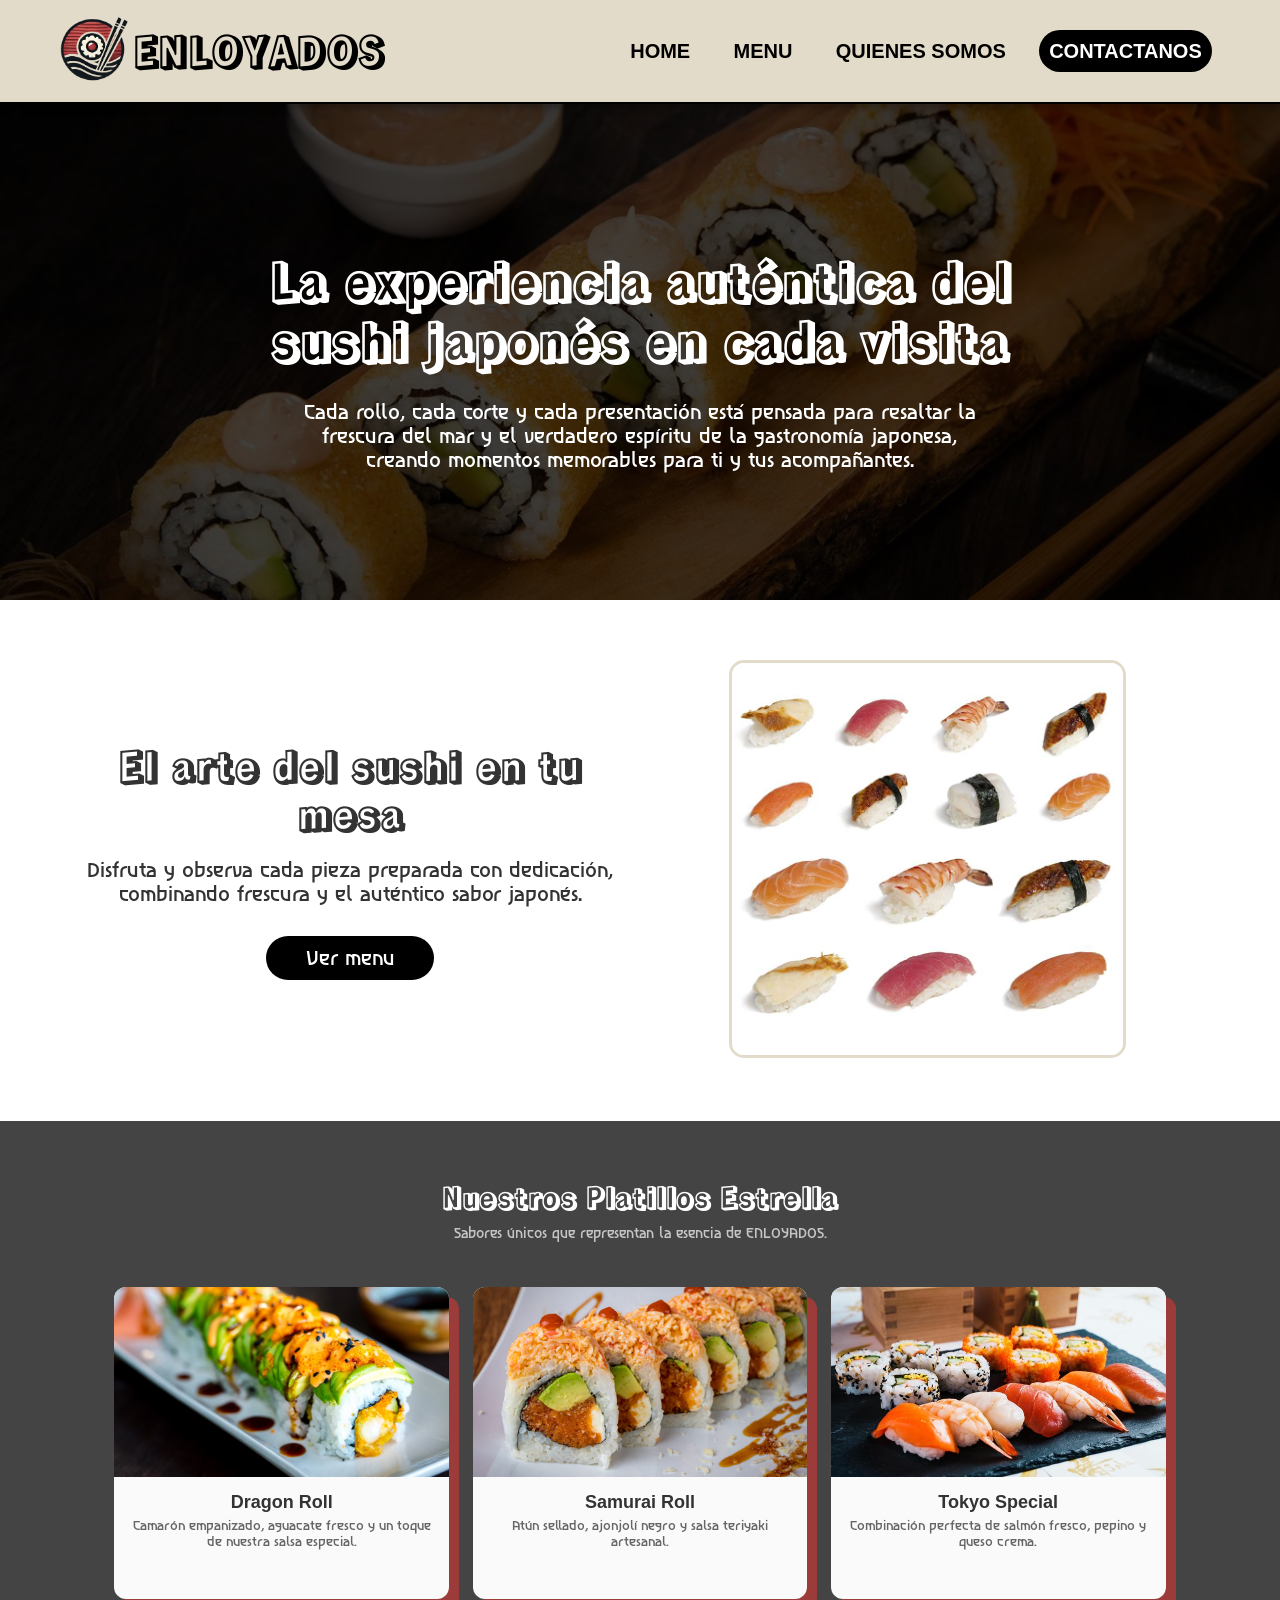
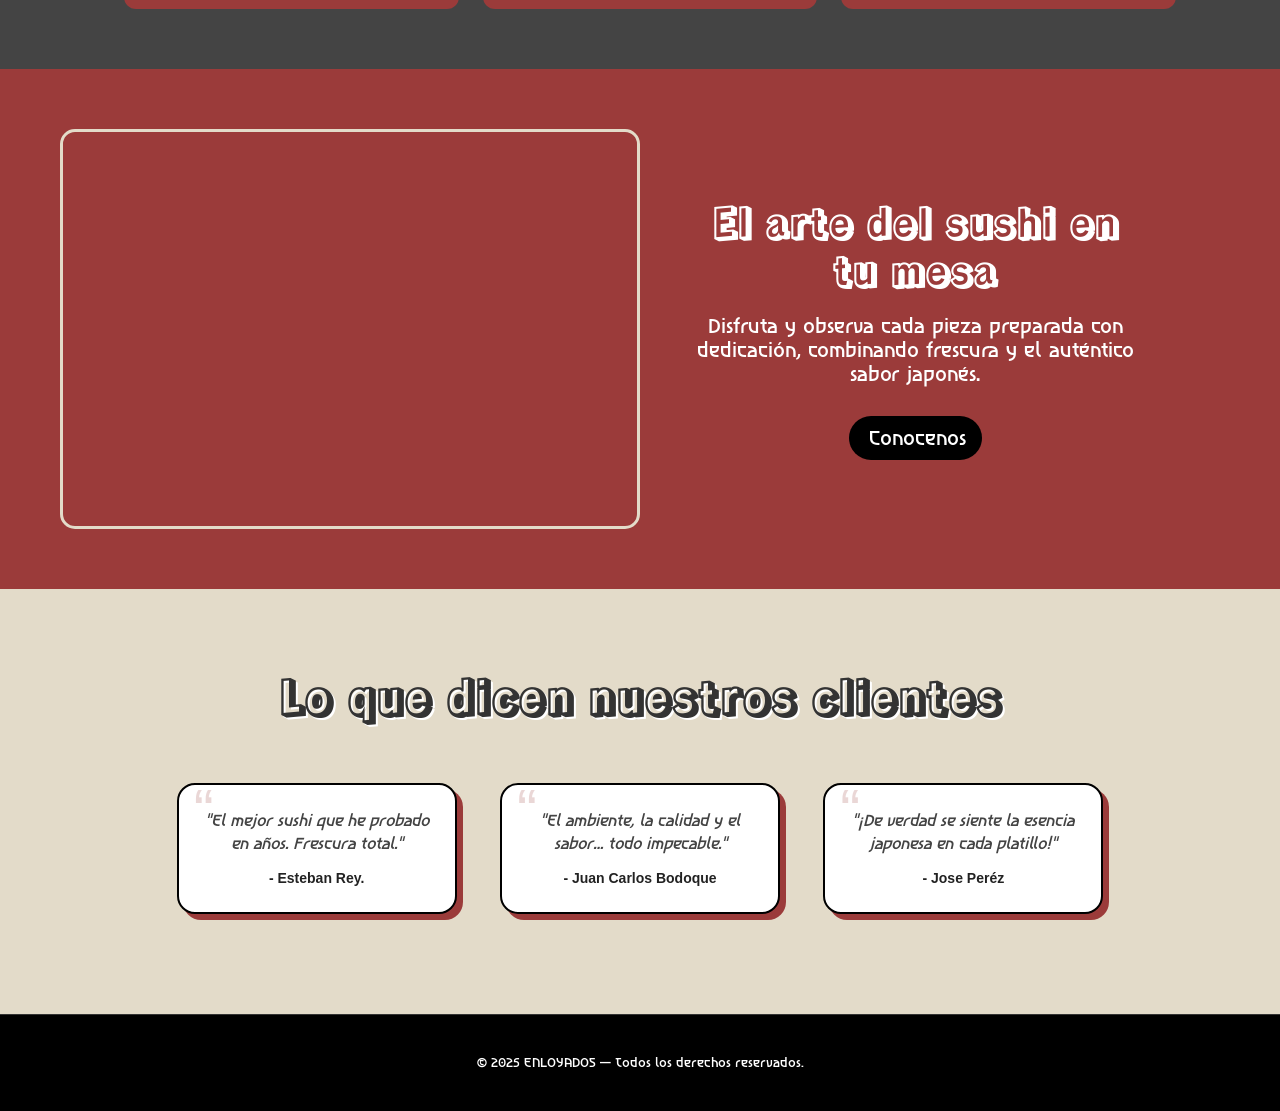
==== index.html @ 4ec89479 "base" ====
<!DOCTYPE html>
<html lang="en">

<head>
  <meta charset="UTF-8">
  <meta name="viewport" content="width=device-width, initial-scale=1.0">
  <link rel="stylesheet" href="styles.css">
  <link rel="icon" type="image/png" href="img/logo.png">
  <link href="https://fonts.googleapis.com/css2?family=Yuji+Mai&family=Rampart+One&display=swap" rel="stylesheet">
  <link
    href="https://fonts.googleapis.com/css2?family=Asimovian&family=Bitcount+Prop+Single:wght@100..900&family=Open+Sans:ital,wght@0,300..800;1,300..800&family=Roboto:ital,wght@0,100..900;1,100..900&display=swap"
    rel="stylesheet">
  <title>ENLOYADOS</title>
</head>

<body>
  <header class="lados">
    <div class="logo">
      <a href="index.html">
        <img src="img/logo.png" alt="logo">
        <h1>ENLOYADOS</h1>
      </a>
    </div>
    <div class="nav">
      <a href="index.html">HOME</a>
      <a href="menu.html">MENU</a>
      <a href="about.html">QUIENES SOMOS</a>
      <a href="contact.html">CONTACTANOS</a>
    </div>
  </header>
  <main>
    <div class="banner">
      <div class="banner-cont">
        <h2>La experiencia auténtica del sushi japonés en cada visita</h2>
        <p>
          Cada rollo, cada corte y cada presentación está pensada para resaltar
          la frescura del mar y el verdadero espíritu de la gastronomía japonesa, creando momentos memorables para ti
          y tus acompañantes.
        </p>
      </div>
    </div>
    <div class="menu">
      <div class="menu-left">
        <h3>El arte del sushi en tu mesa</h3>
        <p>Disfruta y observa cada pieza preparada con dedicación, combinando frescura y el auténtico sabor japonés.</p>
        <a class="button" href="menu.html">Ver menu</a>
      </div>
      <div class="menu-right">
        <img src="img/menu.jpg" alt="menu">
      </div>
    </div>
    <div class="star-dishes">
      <h3>Nuestros Platillos Estrella</h3>
      <p>Sabores únicos que representan la esencia de ENLOYADOS.</p>

      <div class="dish-cont">
        <div class="dish-card">
          <img src="img/dish1.jpg" alt="Platillo estrella 1">
          <h4>Dragon Roll</h4>
          <p>Camarón empanizado, aguacate fresco y un toque de nuestra salsa especial.</p>
        </div>

        <div class="dish-card">
          <img src="img/dish2.jpg" alt="Platillo estrella 2">
          <h4>Samurai Roll</h4>
          <p>Atún sellado, ajonjolí negro y salsa teriyaki artesanal.</p>
        </div>

        <div class="dish-card">
          <img src="img/dish3.jpg" alt="Platillo estrella 3">
          <h4>Tokyo Special</h4>
          <p>Combinación perfecta de salmón fresco, pepino y queso crema.</p>
        </div>
      </div>
    </div>
    <div class="about">
      <iframe src="https://www.youtube.com/embed/0eU8SjnZMnA?si=39s1ojC-2Zj_SOK4" title="YouTube video player"
        frameborder="0"
        allow="accelerometer; autoplay; clipboard-write; encrypted-media; gyroscope; picture-in-picture; web-share"
        referrerpolicy="strict-origin-when-cross-origin" allowfullscreen></iframe>
      <div class="about-right">
        <h3>El arte del sushi en tu mesa</h3>
        <p>Disfruta y observa cada pieza preparada con dedicación, combinando frescura y el auténtico sabor japonés.</p>
        <a class="button" href="about.html">Conocenos</a>
      </div>
    </div>
    <div class="testimonios">
      <h3>Lo que dicen nuestros clientes</h3>
      <div class="testimonios-cont">
        <div class="test-card">
          <p>"El mejor sushi que he probado en años. Frescura total."</p>
          <span>- Esteban Rey.</span>
        </div>
        <div class="test-card">
          <p>"El ambiente, la calidad y el sabor… todo impecable."</p>
          <span>- Juan Carlos Bodoque</span>
        </div>
        <div class="test-card">
          <p>"¡De verdad se siente la esencia japonesa en cada platillo!"</p>
          <span>- Jose Peréz</span>
        </div>
      </div>
    </div>
  </main>
  <footer class="footer">
    <p>© 2025 ENLOYADOS — Todos los derechos reservados.</p>
  </footer>
</body>

</html>
---- styles.css ----
* {
  margin: 0px;
  padding: 0px;
  box-sizing: border-box;
}

body {
  font-size: 12px;
  font-family: sans-serif;
  line-height: 1.2;
  color: #333333;
  background-color: white;
}

.lados {
  padding: 10px 60px;
}

.ancho {
  max-width: 1200px;
  margin: auto;
}

p {
  font-family: "Asimovian", sans-serif;
}

h1,
h2,
h3 {
  font-family: "Rampart One", sans-serif;
}

header {
  background-color: #e3dbc9;
  border-bottom: 2px solid black;
  position: fixed;
  width: 100%;
  top: 0;
  z-index: 1000;
  box-shadow: 0 3px 8px rgba(0, 0, 0, 0.3);
}

main {
  margin-top: 100px;
}

.logo,
.nav {
  display: inline-block;
  vertical-align: middle;
}

.logo {
  width: 30%;
}

.nav {
  width: 69%;
  text-align: right;
}

.logo img,
.logo h1 {
  display: inline-block;
  vertical-align: middle;
}

.logo a{
  text-decoration: none;
  color: black;
}

.logo img {
  width: 20%;
}

.logo h1 {
  font-size: 40px;
}

.nav a {
  margin-left: 20px;
  text-decoration: none;
  color: #000;
  font-weight: bold;
  font-size: 20px;
  padding: 10px;
  transition: all 0.3s ease;
  border-radius: 25px;
}

.nav a:last-child {
  background-color: black;
  color: white;
  border-radius: 25px;
}

.nav a:hover {
  background-color: rgba(0, 0, 0, 0.12);
}

.nav a:last-child:hover {
  background-color: white;
  color: black;
  border: none;
}

.banner {
  background-color: #414141;
  background-image: url("img/banner.jpg");
  background-blend-mode: multiply;
  background-size: cover;
  background-position: center;
  background-repeat: no-repeat;
  width: 100%;
  height: 500px;
}

.banner-cont {
  margin: auto;
  text-align: center;
  width: 70%;
  color: white;
  padding-top: 150px;
}

.banner-cont h2 {
  font-size: 50px;
  margin-bottom: 30px;
}

.banner-cont p {
  margin: auto;
  font-size: 20px;
  width: 80%;
}

.menu,
.star-dishes,
.about,
.testimonios {
  padding: 60px;
}

.menu-left {
  display: inline-block;
  vertical-align: middle;
  width: 50%;
  padding: 10px;
}

.menu-left h3 {
  font-size: 40px;
  margin-bottom: 20px;
  text-align: center;
}

.menu-left p {
  font-size: 20px;
  margin-bottom: 30px;
  text-align: center;
}

.menu-right {
  display: inline-block;
  vertical-align: middle;
  width: 49%;
  text-align: center;
}

.menu-right img {
  width: 70%;
  margin: auto;
  border: 3px solid #e3dbc9;
  border-radius: 15px;
}

.button {
  display: block;
  padding: 10px 20px;
  background-color: black;
  color: white;
  text-decoration: none;
  border-radius: 25px;
  font-family: "Asimovian", sans-serif;
  font-size: 20px;
  margin: auto;
  width: 30%;
  text-align: center;
}

.star-dishes {
  text-align: center;
  background-color: #444;
  color: white;
}

.star-dishes h3 {
  font-size: 28px;
  margin-bottom: 10px;
}

.star-dishes p {
  font-size: 14px;
  color: #c5c5c5;
  margin-bottom: 35px;
}

.dish-cont {
  text-align: center;
  padding: 0 40px;
}

.dish-card {
  display: inline-block;
  vertical-align: top;
  width: 31%;
  margin: 10px;
  box-sizing: border-box;
  box-shadow: 10px 10px 0px #9b3b3a;
  background: #fafafa;
  border-radius: 12px;
  overflow: hidden;
  transition: transform 0.25s ease;
}

.dish-card:hover {
  transform: translateY(-5px);
}

.dish-card img {
  display: block;
  width: 100%;
  height: 190px;
  object-fit: cover;
}

.dish-card h4 {
  font-size: 18px;
  margin: 15px 0 5px;
  color: #333;
}

.dish-card p {
  font-size: 13px;
  color: #666;
  padding: 0 15px 15px;
}

.dish-card .price {
  font-size: 16px;
  font-weight: bold;
  color: #9b3b3a;
  margin-bottom: 12px;
}

.about {
  background-color: #9b3b3a;
}

.about iframe {
  display: inline-block;
  vertical-align: middle;
  width: 50%;
  height: 400px;
  border: 3px solid #e3dbc9;
  border-radius: 15px;
}

.about-right {
  display: inline-block;
  vertical-align: middle;
  width: 49%;
  padding: 10px;
  color: white;
}

.about-right h3 {
  font-size: 40px;
  margin-bottom: 20px;
  text-align: center;
}

.about-right p {
  font-size: 20px;
  margin-bottom: 30px;
  text-align: center;
}

.testimonios {
  text-align: center;
  background-color: #e3dbc9;
  padding: 80px 60px;
  position: relative;
}

.testimonios h3 {
  font-size: 45px;
  margin-bottom: 40px;
  color: #333;
  text-shadow: 2px 2px 0px #ffffff;
}

.testimonios-cont {
  text-align: center;
}

.test-card {
  display: inline-block;
  vertical-align: top;
  width: 280px;
  margin: 20px;
  padding: 25px;
  background: #ffffff;
  border-radius: 18px;
  border: 2px solid #000000;
  box-shadow: 6px 6px 0px #9b3b3a;
  position: relative;
  transition: all 0.3s ease;
}

.test-card::before {
  content: "“";
  font-size: 60px;
  color: #9b3b3a;
  position: absolute;
  top: -10px;
  left: 15px;
  opacity: 0.2;
}

.test-card p {
  font-size: 16px;
  line-height: 1.4;
  margin-bottom: 15px;
  color: #444;
  font-style: italic;
}

.test-card span {
  display: block;
  font-weight: bold;
  font-size: 14px;
  color: #222;
}

.test-card:hover {
  transform: translateY(-12px);
  box-shadow: 10px 10px 0px #9b3b3a;
  background-color: #fffefb;
  border-color: #000;
}

.footer {
  background: black;
  color: white;
  padding: 40px 0px;
  text-align: center;
  border-top: 1px solid #333;
  font-size: 13px;
}

/* -----------------MENU-------------------- */

.menu h1 {
  text-align: center;
  font-size: 40px;
  margin-bottom: 60px;
}

/*-----------------ABOUT--------------------*/

.about-page {
  padding: 60px; 
  background-color: black;
  color: #bebebe;
}

.about-page h1 {
  text-align: center;
  font-size: 40px;
  margin-bottom: 40px;
}

.about-left {
  font-size: 30px;
  line-height: 1.6;
  display: inline-block;
  vertical-align: middle;
  width: 50%;
}

.about-right{
  display: inline-block;
  width: 40%;
  margin-left: 40px;
  border-radius: 15px;
  vertical-align: middle;
}

.about-right img {
  border: 3px solid #e3dbc9;
  border-radius: 15px;
}

.about-page h2 {
  text-align: center;
  font-size: 35px;
  margin-top: 50px;
}

.about-page iframe {
  width: 100%;
  height: 500px;
  border-radius: 15px;
  margin-top: 30px;
}

/* -----------------CONTACTANOS-------------------- */

.contact-page {
  background-color: #414141;
  background-image: url("img/banner.jpg");
  background-blend-mode: multiply;
  background-size: cover;
  background-position: center;
  background-repeat: no-repeat;
  padding: 80px 0px;
  width: 100%;
  color: white;
}

.contact-page label {
  color: black;
}

.reservacion {
  text-align: center;
}

.reserv-title {
  font-size: 40px;
  margin-bottom: 10px;
}

.reserv-sub {
  font-size: 18px;
  margin-bottom: 40px;
  color: white;
}

.reserv-form-card {
  width: 60%;
  margin: auto;
  background: #fafafa;
  border-radius: 15px;
  border: 3px solid #e3dbc9;
  box-shadow: 10px 10px 0px #9b3b3a;
  padding: 30px 40px;
  display: inline-block;
  text-align: left;
}

.reserv-form label {
  display: block;
  font-size: 16px;
  font-weight: bold;
  margin-top: 15px;
  font-family: "Asimovian", sans-serif;
}

.reserv-form input,
.reserv-form textarea {
  width: 100%;
  padding: 10px;
  border: 2px solid #000;
  border-radius: 10px;
  margin-top: 5px;
  font-size: 15px;
  font-family: "Open Sans", sans-serif;
  resize: none;
}

.reserv-form button {
  margin-top: 25px;
  width: 50%;
}

/*----------------LOGIN*------------------*/
.login-page {
  background-color: #471b1a;
  background-image: url("img/banner2.jpg");
  background-blend-mode: multiply;
  background-size: cover;
  background-position: center;
  background-repeat: no-repeat;
  padding: 80px 0px;
  width: 100%;
  color: white;
  margin-top: 0px;
}

.login-form{
  width: 350px;
  margin: auto;
  background-color: #e3dbc9;
  padding: 30px 40px;
  border-radius: 20px;
  box-shadow: 8px 8px 0px #782f2e;
  text-align: center;
}

.login-form h1 {
  font-size: 28px;
  margin-bottom: 20px;
  color: black;
  letter-spacing: 1px;
}

.login-form img {
  width: 120px;
  margin: 10px 0 20px 0;
}

.login-form label {
  display: block;
  text-align: left;
  font-size: 15px;
  margin-top: 15px;
  margin-bottom: 5px;
  font-weight: 600;
  color: black;
}

.login-form input {
  width: 100%;
  padding: 12px 15px;
  border-radius: 10px;
  border: none;
  font-size: 15px;
}

#btn_login {
  margin-top: 25px;
  width: 100%;
  padding: 12px;
  border: none;
  cursor: pointer;
  background-color: #782f2e;
  color: white;
  font-size: 16px;
  border-radius: 12px;
}

.login-page a{
  display: block;
  margin-top: 15px;
  color: black;
  font-weight: bold;
}

/*----------------HEADER 2------------------*/
.salir:hover {
  background-color: #9b3b3a !important;
  color: white !important;
}

/*----------------DASHBOARD PAGE------------------*/
.dashboard-page {
  background-color: #616161;
  background-image: url("img/banner3.jpg");
  background-blend-mode: multiply;
  background-size: cover;
  background-position: center;
  background-repeat: no-repeat;
  width: 100%;
  color: white;
  padding: 0;
  text-align: center;       
}

.dashboard-info {
  display: inline-block;
  vertical-align: middle;
  line-height: normal;   
  padding: 200px 0px;    
}

.dashboard-info h1 {
  font-size: 50px;
  margin-bottom: 20px;
}

.dashboard-info p {
  font-size: 20px;
  margin-bottom: 50px;
}

/* ----------------USERS PAGE------------------ */

.users-page {
  padding: 40px 0;
  text-align: center;
}

.users-page h2 {
  font-size: 40px;
  margin-bottom: 25px;
  color: #333;
  text-shadow: 2px 2px 0px #ffffff;
}

.botones a {
  background-color: black;
  color: white;
  padding: 10px 25px;
  border-radius: 15px;
  text-decoration: none;
  font-weight: bold;
  margin-right: 20px;
  font-size: 20px;
}

.users_form {
  width: 50%;
  margin: 35px auto;
  background-color: #fafafa;
  padding: 35px 40px;
  border-radius: 18px;
  border: 3px solid #e3dbc9;
  box-shadow: 8px 8px 0px #9b3b3a;
  display: inline-block;
  text-align: left;
}

.users_form input {
  width: 100%;
  padding: 12px 15px;
  margin-bottom: 18px;
  border: 2px solid black;
  border-radius: 10px;
  font-size: 15px;
  font-family: "Open Sans", sans-serif;
  transition: 0.3s ease;
}

#btn_add {
  width: 100%;
  padding: 12px;
  border: none;
  cursor: pointer;
  background-color: #9b3b3a;
  color: white;
  font-size: 16px;
  border-radius: 12px;
  font-weight: bold;
}


/* ----------------TABLE USERS------------------ */

.botones a.activo {
  background: #9b3b3a;
  color: white;
}

.users_table_cont {
  margin-top: 35px;
}

.users_table {
  width: 100%;
  border-collapse: collapse;
  background: #fafafa;
  border: 3px solid #e3dbc9;
  border-radius: 15px;
  overflow: hidden;
  box-shadow: 8px 8px 0px #9b3b3a;
}

.users_table th {
  background: black;
  color: white;
  padding: 12px;
  font-size: 18px;
}

.users_table td {
  padding: 10px;
  border-bottom: 1px solid #ddd;
  font-size: 16px;
}

.delete {
  width: 25px;
  cursor: pointer;
  transition: .2s;
}

.delete:hover {
  transform: scale(1.15);
}

.no-registros {
  text-align: center;
  margin-top: 20px;
  font-size: 18px;
}

/*----------------MENU------------------*/
.users_form select {
  width: 100%;
  padding: 12px 15px;
  margin-bottom: 18px;
  border: 2px solid black;
  border-radius: 10px;
  font-size: 15px;
  font-family: "Open Sans", sans-serif;
  background-color: white;
  cursor: pointer;
}
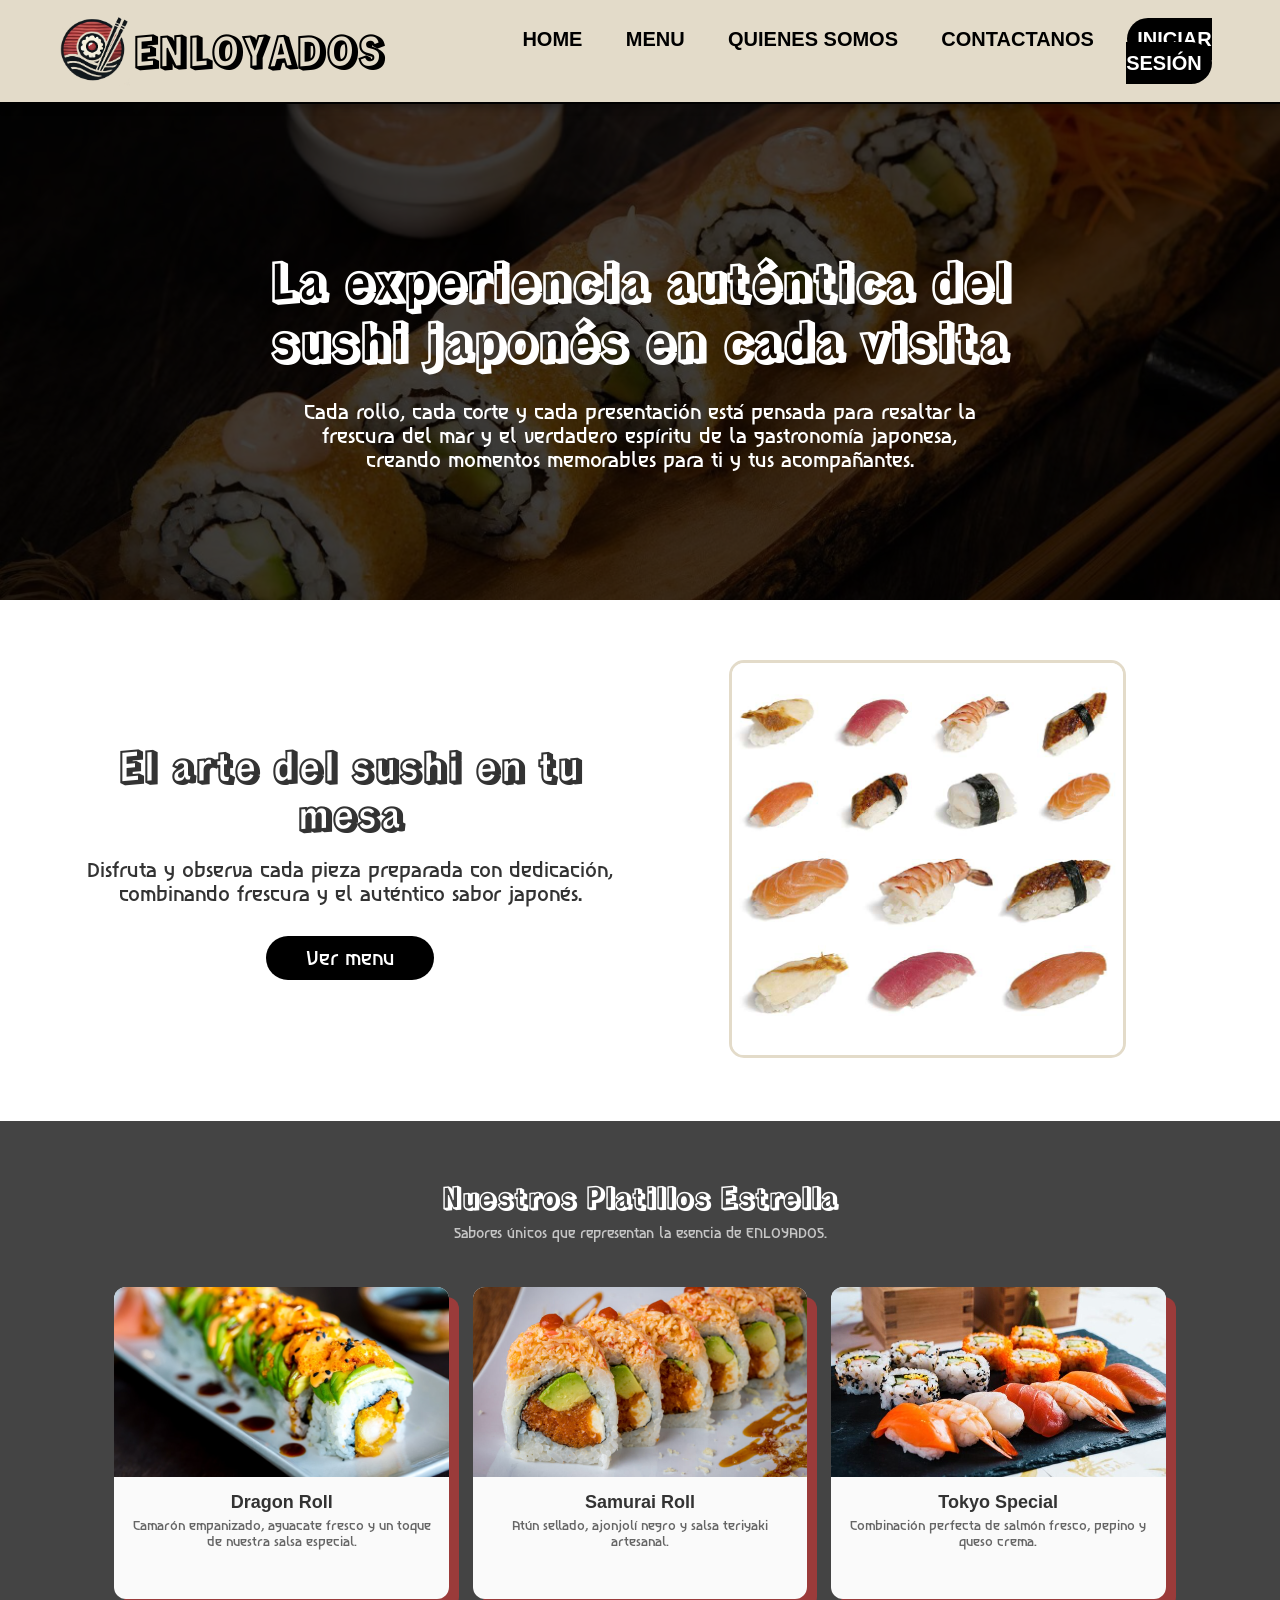
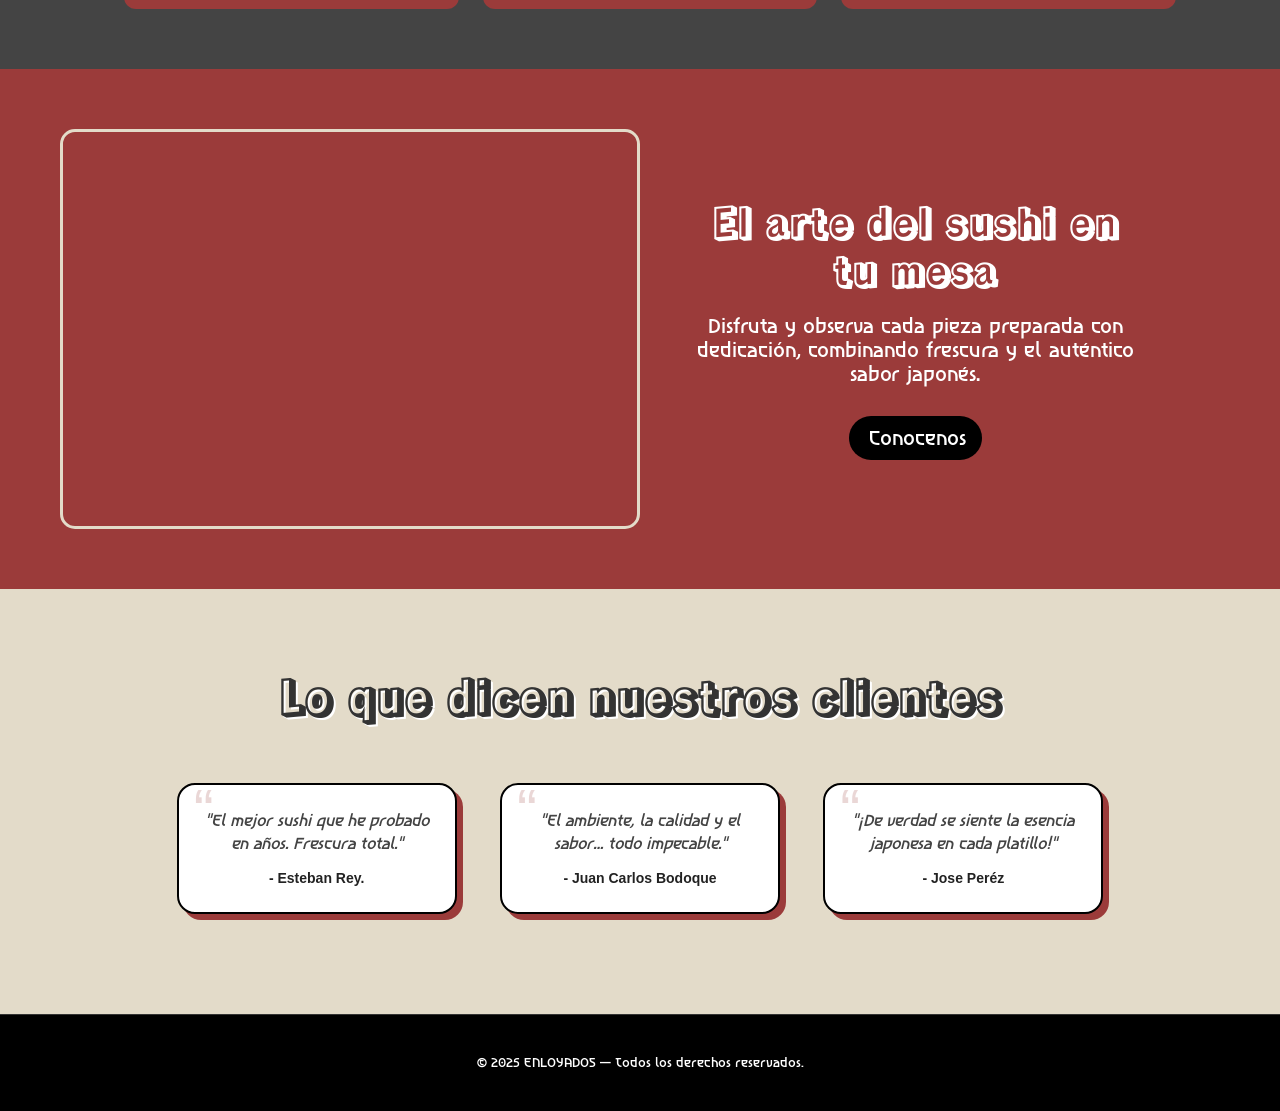
==== commit 6ab5e703: "feat: all functions added" ====
--- a/index.html
+++ b/index.html
@@ -1,5 +1,5 @@
 <!DOCTYPE html>
-<html lang="en">
+<html lang="es">
 
 <head>
   <meta charset="UTF-8">
@@ -21,13 +21,16 @@
         <h1>ENLOYADOS</h1>
       </a>
     </div>
-    <div class="nav">
+    <button class="menu-toggle" onclick="toggleMenu()">☰</button>
+    <div class="nav" id="navMenu">
       <a href="index.html">HOME</a>
       <a href="menu.html">MENU</a>
       <a href="about.html">QUIENES SOMOS</a>
       <a href="contact.html">CONTACTANOS</a>
+      <a href="login.html" id="nav-login-btn">INICIAR SESIÓN</a>
     </div>
   </header>
+
   <main>
     <div class="banner">
       <div class="banner-cont">
@@ -102,9 +105,12 @@
       </div>
     </div>
   </main>
+
   <footer class="footer">
     <p>© 2025 ENLOYADOS — Todos los derechos reservados.</p>
   </footer>
+
+  <script src="js/db.js"></script>
 </body>
 
 </html>
--- a/styles.css
+++ b/styles.css
@@ -53,6 +53,8 @@
 
 .logo {
   width: 30%;
+  position: relative;
+  z-index: 1001;
 }
 
 .nav {
@@ -720,3 +722,373 @@
   background-color: white;
   cursor: pointer;
 }
+
+/*----------------RESPONSIVE - MOBILE------------------*/
+
+/* Menú Hamburguesa */
+.menu-toggle {
+  display: none;
+  background: none;
+  border: none;
+  font-size: 28px;
+  cursor: pointer;
+  color: black;
+  padding: 5px 10px;
+}
+
+@media (max-width: 768px) {
+  .lados {
+    padding: 10px 20px;
+  }
+
+  header {
+    position: fixed;
+    min-height: 70px;
+  }
+
+  header .lados {
+    min-height: 70px;
+    display: flex;
+    align-items: center;
+    flex-wrap: wrap;
+  }
+
+  main {
+    margin-top: 70px;
+  }
+
+  .logo {
+    flex: 1;
+    min-width: 0;
+  }
+
+  .logo a {
+    display: flex;
+    align-items: center;
+    gap: 10px;
+  }
+
+  .logo h1 {
+    font-size: 24px;
+    white-space: nowrap;
+  }
+
+  .logo img {
+    width: 40px;
+  }
+
+
+  .menu-toggle {
+    display: block;
+    position: static;
+    transform: none;
+    z-index: 1001;
+    order: 2;
+  }
+
+  .nav {
+    display: none;
+    width: 100%;
+    text-align: left;
+    margin-top: 15px;
+    padding-top: 15px;
+    border-top: 2px solid black;
+    order: 3;
+    flex-basis: 100%;
+  }
+
+  .nav.active {
+    display: block;
+  }
+
+  .nav a {
+    display: block;
+    margin: 10px 0;
+    padding: 12px;
+    font-size: 18px;
+  }
+
+  .nav a:last-child {
+    margin-top: 15px;
+  }
+
+  .banner {
+    height: 350px;
+  }
+
+  .banner-cont {
+    width: 90%;
+    padding-top: 80px;
+  }
+
+  .banner-cont h2 {
+    font-size: 28px;
+    margin-bottom: 20px;
+  }
+
+  .banner-cont p {
+    font-size: 16px;
+    width: 100%;
+  }
+
+  .menu,
+  .star-dishes,
+  .about,
+  .testimonios {
+    padding: 30px 20px;
+  }
+
+  .menu-left,
+  .menu-right {
+    display: block;
+    width: 100%;
+    text-align: center;
+  }
+
+  .menu-right {
+    margin-top: 30px;
+  }
+
+  .menu-right img {
+    width: 100%;
+  }
+
+  .menu-left h3,
+  .about-right h3 {
+    font-size: 28px;
+  }
+
+  .menu-left p,
+  .about-right p {
+    font-size: 18px;
+  }
+
+  .button {
+    width: 60%;
+    font-size: 18px;
+  }
+
+  .dish-card {
+    width: 100%;
+    margin: 15px 0;
+    display: block;
+  }
+
+  .dish-cont {
+    padding: 0;
+  }
+
+  .star-dishes h3 {
+    font-size: 24px;
+  }
+
+  .about {
+    text-align: center;
+  }
+
+  .about iframe {
+    display: block;
+    width: 100%;
+    height: 250px;
+    margin-bottom: 30px;
+  }
+
+  .about-right {
+    display: block;
+    width: 100%;
+  }
+
+  .testimonios {
+    padding: 40px 20px;
+  }
+
+  .testimonios h3 {
+    font-size: 28px;
+    margin-bottom: 30px;
+  }
+
+  .test-card {
+    display: block;
+    width: 100%;
+    margin: 20px 0;
+  }
+
+  .contact-page {
+    padding: 40px 20px;
+  }
+
+  .reserv-form-card {
+    width: 100%;
+    padding: 25px 20px;
+  }
+
+  .reserv-title {
+    font-size: 28px;
+  }
+
+  .reserv-sub {
+    font-size: 16px;
+  }
+
+  .login-page {
+    padding: 40px 20px;
+  }
+
+  .login-form {
+    width: 100%;
+    max-width: 350px;
+  }
+
+  .dashboard-info {
+    padding: 100px 20px;
+  }
+
+  .dashboard-info h1 {
+    font-size: 32px;
+  }
+
+  .dashboard-info p {
+    font-size: 18px;
+  }
+
+  .users-page {
+    padding: 30px 20px;
+  }
+
+  .users-page h2 {
+    font-size: 28px;
+  }
+
+  .users_form {
+    width: 100%;
+    padding: 25px 20px;
+  }
+
+  .botones a {
+    display: inline-block;
+    margin: 10px 5px;
+    font-size: 16px;
+    padding: 8px 15px;
+  }
+
+  .users_table {
+    font-size: 14px;
+    display: block;
+    overflow-x: auto;
+  }
+
+  .users_table th,
+  .users_table td {
+    padding: 8px;
+    font-size: 12px;
+  }
+
+  .about-page {
+    padding: 40px 20px;
+  }
+
+  .about-page h1 {
+    font-size: 28px;
+  }
+
+  .about-left {
+    display: block;
+    width: 100%;
+    font-size: 18px;
+    margin-bottom: 30px;
+  }
+
+  .about-right {
+    display: block;
+    width: 100%;
+    margin-left: 0;
+  }
+
+  .about-page iframe {
+    height: 250px;
+  }
+
+  .menu h1 {
+    font-size: 28px;
+    margin-bottom: 40px;
+  }
+}
+
+@media (max-width: 480px) {
+  .lados {
+    padding: 10px 15px;
+  }
+
+  .logo h1 {
+    font-size: 18px;
+    white-space: nowrap;
+  }
+
+  .logo img {
+    width: 32px;
+  }
+
+  .logo a {
+    gap: 8px;
+  }
+
+  .menu-toggle {
+    font-size: 24px;
+  }
+
+  .banner {
+    height: 300px;
+  }
+
+  .banner-cont {
+    padding-top: 60px;
+  }
+
+  .banner-cont h2 {
+    font-size: 22px;
+    margin-bottom: 15px;
+  }
+
+  .banner-cont p {
+    font-size: 14px;
+  }
+
+  .menu,
+  .star-dishes,
+  .about,
+  .testimonios {
+    padding: 25px 15px;
+  }
+
+  .menu-left h3,
+  .about-right h3,
+  .testimonios h3,
+  .star-dishes h3 {
+    font-size: 24px;
+  }
+
+  .menu-left p,
+  .about-right p {
+    font-size: 16px;
+  }
+
+  .button {
+    width: 80%;
+    font-size: 16px;
+    padding: 12px 20px;
+  }
+
+  .dish-card {
+    margin: 12px 0;
+  }
+
+  .test-card {
+    padding: 20px;
+    margin: 15px 0;
+  }
+
+  .nav a {
+    font-size: 16px;
+    padding: 10px;
+  }
+}
